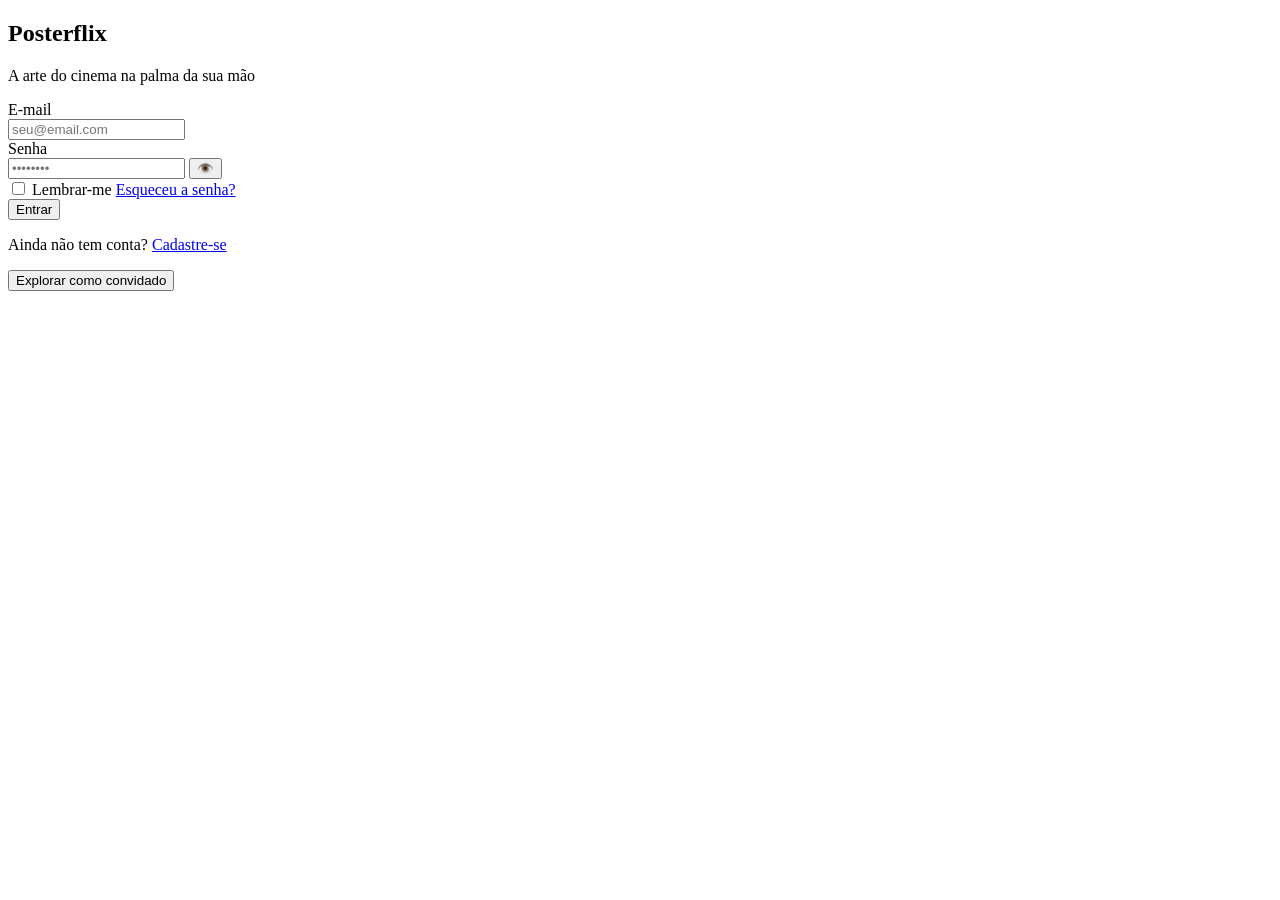
==== index.html @ 21eb0b21 "atualizar html tela login" ====
<!DOCTYPE html>
<html lang="pt-BR">
<head>
  <meta charset="UTF-8">
  <!-- Otimização para visualização correta em ecrãs móveis (Responsividade) -->
  <meta name="viewport" content="width=device-width, initial-scale=1.0">
  <title>Posterflix - Login</title>

  <!-- Ligação com o ficheiro de estilos CSS -->
  <link rel="stylesheet" href="oat.css">
</head>
<body>

  <!-- SIMULADOR DE MOLDURA MOBILE (Para manter a proporção de telemóvel no ecrã do PC) -->
  <main class="mobile-frame">
    
    <!-- TELA 1: LOGIN E AUTENTICAÇÃO (Obrigatória - Sequência A) -->
    <section id="screen-login" class="screen active">
      
      <!-- CABEÇALHO: Marca e Identidade Visual (Contexto da Aplicação) -->
      <header class="login-header">
        <h1 class="logo">Poster<span>flix</span></h1>
        <p class="subtitle">A arte do cinema na palma da sua mão</p>
      </header>

      <!-- FORMULÁRIO DE AUTENTICAÇÃO -->
      <form id="login-form" class="login-form" novalidate>
        
        <!-- CAMPO 1: E-mail -->
        <!-- Uso de <label> explicito para Acessibilidade e Leis de Agrupamento/Gestalt -->
        <div class="input-group">
          <label for="email">E-mail</label>
          <div class="input-wrapper">
            <input 
              type="email" 
              id="email" 
              name="email" 
              placeholder="seu@email.com" 
              autocomplete="email"
              required
            >
          </div>
          <!-- Feedback de erro (Prevenção e Gestão de Erros - ISO 9241) -->
          <span class="error-message" id="email-error"></span>
        </div>

        <!-- CAMPO 2: Palavra-passe / Senha -->
        <div class="input-group">
          <label for="password">Senha</label>
          <div class="input-wrapper password-wrapper">
            <input 
              type="password" 
              id="password" 
              name="password" 
              placeholder="••••••••" 
              required
            >
            <!-- Botão de Mostrar/Ocultar Senha (Tríade de Peirce: Signo/Ícone de Acessibilidade) -->
            <button type="button" id="toggle-password-btn" class="btn-toggle-eye" aria-label="Mostrar ou ocultar senha">
              👁️
            </button>
          </div>
          <!-- Feedback de erro em tempo real -->
          <span class="error-message" id="password-error"></span>
        </div>

        <!-- OPÇÕES ADICIONAIS: Redução da Carga Cognitiva e Esforço de Memória -->
        <div class="login-options">
          <label class="remember-me">
            <input type="checkbox" id="remember">
            <span>Lembrar-me</span>
          </label>
          <a href="#" class="forgot-password">Esqueceu a senha?</a>
        </div>

        <!-- BOTÃO PRINCIPAL DE AÇÃO (Posicionado na Thumb Zone para alcance fácil do polegar) -->
        <button type="submit" class="btn-primary">Entrar</button>

      </form>

      <!-- RODA PÉ DA TELA DE LOGIN: Rotas Alternativas -->
      <footer class="login-footer">
        <p>Ainda não tem conta? <a href="#">Cadastre-se</a></p>
        <button type="button" id="guest-btn" class="btn-secondary-link">Explorar como convidado</button>
      </footer>

    </section>

  </main>

  <!-- Ligação com o ficheiro de rotas e scripts JavaScript -->
  <script src="oat.js"></script>
</body>
</html>
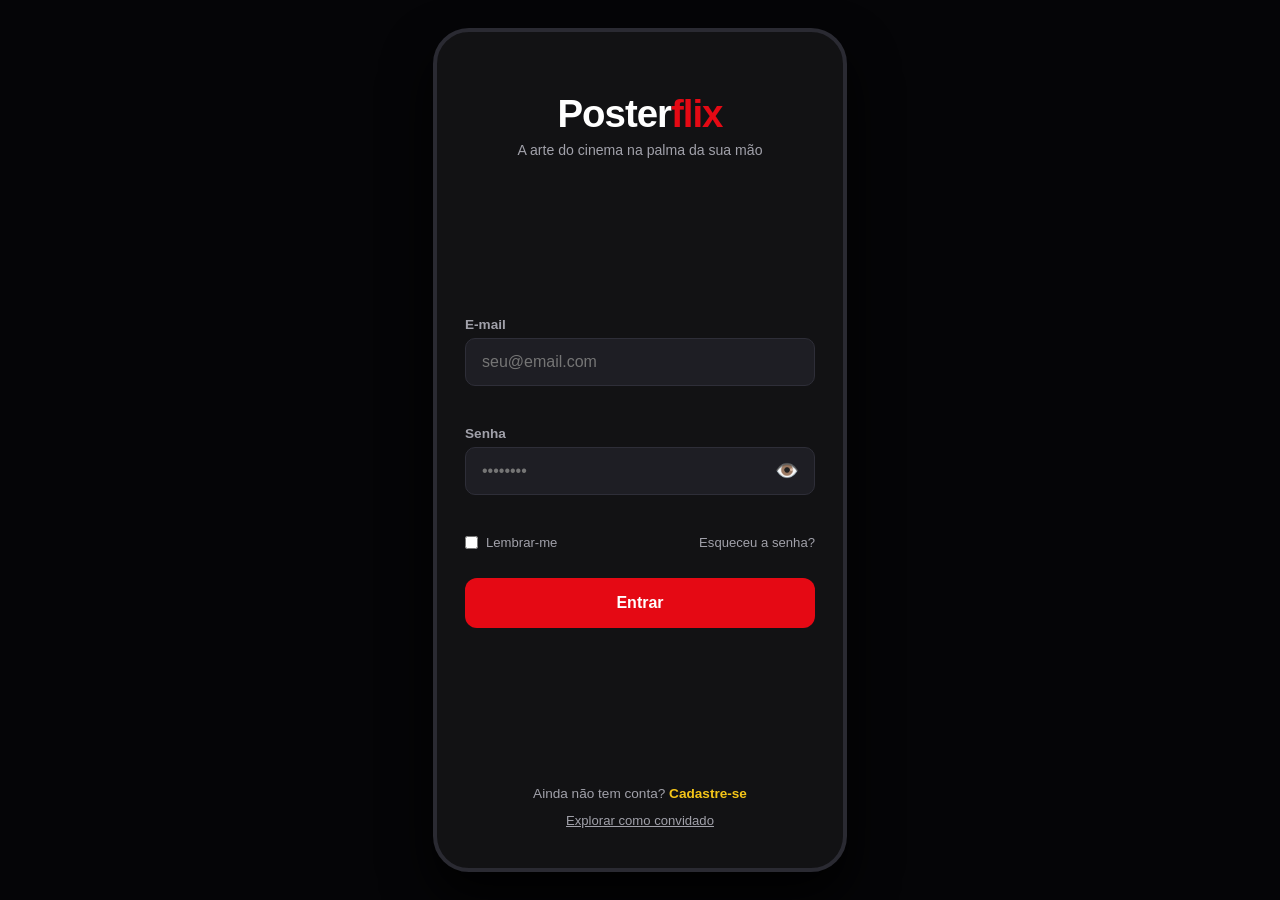
==== commit 10e981dc: "Atualizar html" ====
--- a/index.html
+++ b/index.html
@@ -7,7 +7,7 @@
   <title>Posterflix - Login</title>
 
   <!-- Ligação com o ficheiro de estilos CSS -->
-  <link rel="stylesheet" href="oat.css">
+  <link rel="stylesheet" href="style.css">
 </head>
 <body>
 
--- a/style.css
+++ b/style.css
@@ -0,0 +1,235 @@
+/* ==========================================================================
+   POSTERFLIX - GUIA DE ESTILOS E DESIGN (OAT 1)
+   Tema: Cinema Clássico / Dark Mode (Alto Contraste)
+   ========================================================================== */
+
+/* 1. VARIÁVEIS DE DESIGN (Paleta de Cores e Tipografia) */
+:root {
+  /* Cores de Fundo e Superfície */
+  --bg-primary: #121214;        /* Preto grafite para o fundo do app */
+  --bg-surface: #1e1e24;        /* Cinzento escuro para caixas e inputs */
+  --bg-frame: #050507;          /* Fundo externo (simulador de telemóvel) */
+
+  /* Cores de Ação e Destaque */
+  --accent-red: #e50914;        /* Vermelho vibrante (Botões e Marca) */
+  --accent-red-hover: #b80710;  /* Vermelho escuro para efeito hover */
+  --accent-gold: #f5c518;       /* Amarelo/Dourado (Destaques/IMDb) */
+
+  /* Cores de Texto e Leitura (Acessibilidade - WCAG) */
+  --text-primary: #ffffff;      /* Texto principal em branco de alto contraste */
+  --text-secondary: #a1a1aa;    /* Cinzento claro para legendas e textos secundários */
+  --border-color: #2e2e38;      /* Borda suave para caixas de texto */
+  --error-color: #ff5555;       /* Vermelho de alerta para validação de erros */
+
+  /* Tipografia */
+  --font-family: 'Inter', -apple-system, BlinkMacSystemFont, 'Segoe UI', Roboto, sans-serif;
+}
+
+/* 2. RESET GLOBAL E CONFIGURAÇÕES BÁSICAS */
+* {
+  box-sizing: border-box;
+  margin: 0;
+  padding: 0;
+  font-family: var(--font-family);
+  -webkit-tap-highlight-color: transparent;
+}
+
+body {
+  background-color: var(--bg-frame);
+  color: var(--text-primary);
+  display: flex;
+  justify-content: center;
+  align-items: center;
+  min-height: 100vh;
+  padding: 10px;
+}
+
+/* 3. SIMULADOR MÓVEL (Moldura de Telemóvel) */
+.mobile-frame {
+  width: 100%;
+  max-width: 414px;            /* Largura padrão de telemóvel grande */
+  height: 844px;               /* Proporção de ecrã móvel */
+  background-color: var(--bg-primary);
+  border-radius: 36px;
+  border: 4px solid #2a2a32;
+  box-shadow: 0 25px 50px rgba(0, 0, 0, 0.9);
+  display: flex;
+  flex-direction: column;
+  position: relative;
+  overflow: hidden;
+}
+
+/* 4. ESTRUTURA DA TELA DE LOGIN */
+.screen {
+  display: flex;
+  flex-direction: column;
+  justify-content: space-between;
+  height: 100%;
+  padding: 40px 28px;
+}
+
+/* 5. CABEÇALHO (Marca e Logo) */
+.login-header {
+  text-align: center;
+  margin-top: 20px;
+}
+
+.logo {
+  font-size: 2.4rem;
+  font-weight: 800;
+  letter-spacing: -1px;
+  color: var(--text-primary);
+}
+
+/* Destaque vermelho no sufixo "flix" */
+.logo span {
+  color: var(--accent-red);
+}
+
+.subtitle {
+  font-size: 0.88rem;
+  color: var(--text-secondary);
+  margin-top: 6px;
+}
+
+/* 6. FORMULÁRIO E INPUTS (Lei da Proximidade da Gestalt) */
+.login-form {
+  display: flex;
+  flex-direction: column;
+  gap: 18px;
+  width: 100%;
+}
+
+.input-group {
+  display: flex;
+  flex-direction: column;
+  gap: 6px;
+}
+
+.input-group label {
+  font-size: 0.85rem;
+  font-weight: 600;
+  color: var(--text-secondary);
+}
+
+.input-wrapper {
+  position: relative;
+  display: flex;
+  align-items: center;
+}
+
+.input-wrapper input {
+  width: 100%;
+  padding: 14px 16px;
+  background-color: var(--bg-surface);
+  border: 1px solid var(--border-color);
+  border-radius: 10px;
+  color: var(--text-primary);
+  font-size: 1rem;
+  outline: none;
+  transition: border-color 0.2s, box-shadow 0.2s;
+}
+
+/* Efeito de Foco Ergonómico */
+.input-wrapper input:focus {
+  border-color: var(--accent-red);
+  box-shadow: 0 0 0 3px rgba(229, 9, 20, 0.2);
+}
+
+/* Botão de Mostrar/Ocultar Senha (Tríade de Peirce) */
+.password-wrapper input {
+  padding-right: 48px;
+}
+
+.btn-toggle-eye {
+  position: absolute;
+  right: 12px;
+  background: none;
+  border: none;
+  color: var(--text-secondary);
+  font-size: 1.2rem;
+  cursor: pointer;
+  padding: 4px;
+}
+
+/* Estilo para Mensagens de Erro */
+.error-message {
+  font-size: 0.78rem;
+  color: var(--error-color);
+  min-height: 16px;
+}
+
+/* 7. OPÇÕES E BOTÕES DE AÇÃO */
+.login-options {
+  display: flex;
+  justify-content: space-between;
+  align-items: center;
+  font-size: 0.82rem;
+  color: var(--text-secondary);
+}
+
+.remember-me {
+  display: flex;
+  align-items: center;
+  gap: 8px;
+  cursor: pointer;
+}
+
+.remember-me input {
+  accent-color: var(--accent-red);
+}
+
+.forgot-password {
+  color: var(--text-secondary);
+  text-decoration: none;
+  transition: color 0.2s;
+}
+
+.forgot-password:hover {
+  color: var(--text-primary);
+}
+
+/* Botão Principal (Acessibilidade na Thumb Zone) */
+.btn-primary {
+  width: 100%;
+  padding: 16px;
+  background-color: var(--accent-red);
+  color: var(--text-primary);
+  border: none;
+  border-radius: 12px;
+  font-size: 1rem;
+  font-weight: 700;
+  cursor: pointer;
+  margin-top: 10px;
+  transition: background-color 0.2s, transform 0.1s;
+}
+
+.btn-primary:active {
+  transform: scale(0.98);
+  background-color: var(--accent-red-hover);
+}
+
+/* 8. RODAPÉ DA TELA DE LOGIN */
+.login-footer {
+  text-align: center;
+  font-size: 0.85rem;
+  color: var(--text-secondary);
+  display: flex;
+  flex-direction: column;
+  gap: 12px;
+}
+
+.login-footer a {
+  color: var(--accent-gold);
+  text-decoration: none;
+  font-weight: 600;
+}
+
+.btn-secondary-link {
+  background: none;
+  border: none;
+  color: var(--text-secondary);
+  font-size: 0.82rem;
+  text-decoration: underline;
+  cursor: pointer;
+}
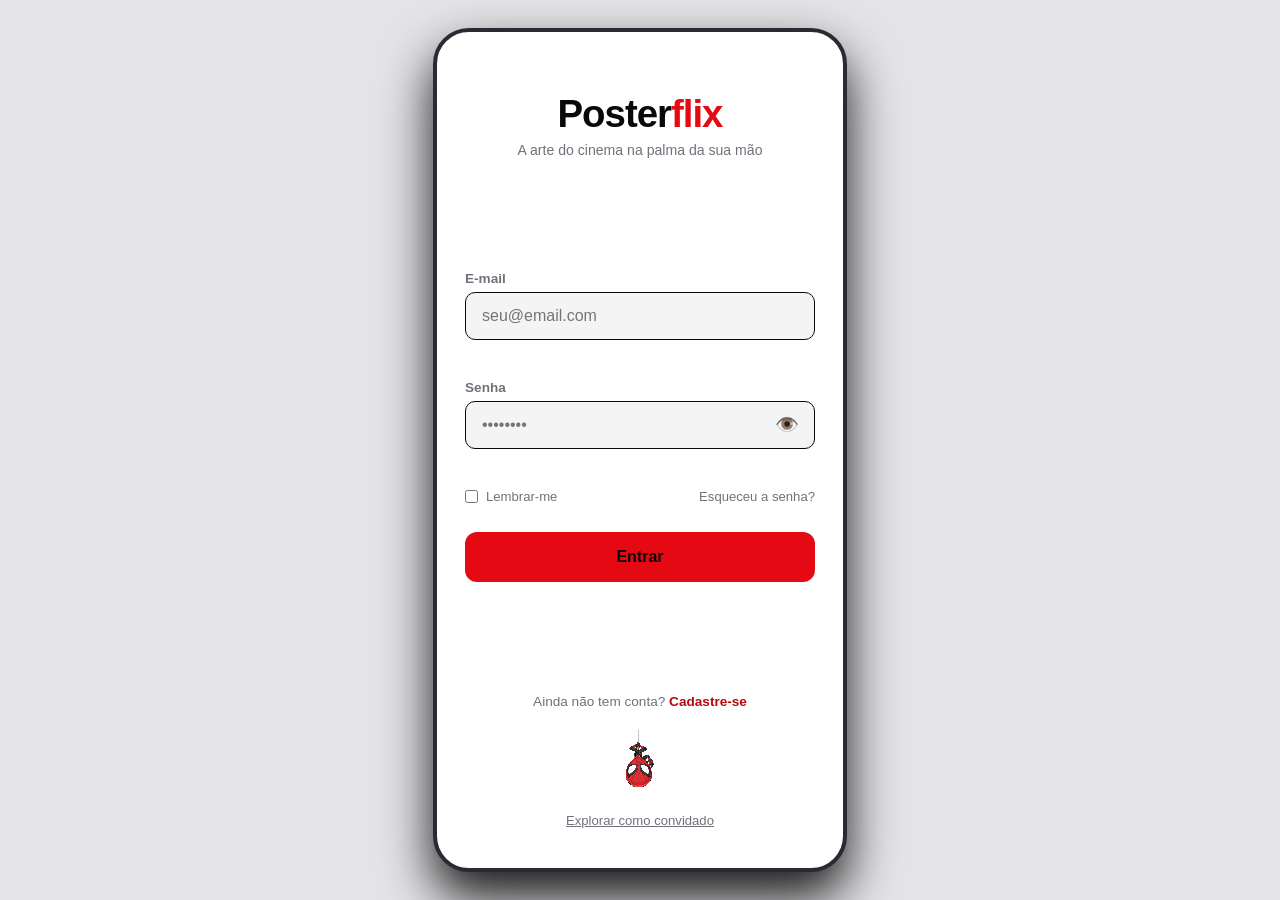
==== commit 52c88fb9: "atualização" ====
--- a/index.html
+++ b/index.html
@@ -78,12 +78,24 @@
 
       </form>
 
-      <!-- RODA PÉ DA TELA DE LOGIN: Rotas Alternativas -->
-      <footer class="login-footer">
+  <!-- RODA PÉ DA TELA DE LOGIN: Rotas Alternativas e Animação -->
+     <footer class="login-footer">
         <p>Ainda não tem conta? <a href="#">Cadastre-se</a></p>
+
+        <!-- ================================================================= -->
+        <!-- ESPAÇO RESERVADO: ANIMAÇÃO DO HOMEM-ARANHA EM PIXEL              -->
+        <!-- Substitui o texto dentro de src="" pelo link direto do teu GIF/PNG -->
+        <!-- ================================================================= -->
+        <div class="pixel-spiderman-container">
+          <img 
+            src="spider.gif.gif"
+            alt="Homem-Aranha em Pixel Art" 
+            class="spiderman-pixel"
+          >
+        </div>
+
         <button type="button" id="guest-btn" class="btn-secondary-link">Explorar como convidado</button>
-      </footer>
-
+     </footer>
     </section>
 
   </main>
--- a/style.css
+++ b/style.css
@@ -6,20 +6,20 @@
 /* 1. VARIÁVEIS DE DESIGN (Paleta de Cores e Tipografia) */
 :root {
   /* Cores de Fundo e Superfície */
-  --bg-primary: #121214;        /* Preto grafite para o fundo do app */
-  --bg-surface: #1e1e24;        /* Cinzento escuro para caixas e inputs */
-  --bg-frame: #050507;          /* Fundo externo (simulador de telemóvel) */
+  --bg-primary: #ffffff;        /* Preto grafite para o fundo do app */
+  --bg-surface: #f4f4f5;        /* Cinzento escuro para caixas e inputs */
+  --bg-frame: #e4e4e7;          /* Fundo externo (simulador de telemóvel) */
 
   /* Cores de Ação e Destaque */
   --accent-red: #e50914;        /* Vermelho vibrante (Botões e Marca) */
-  --accent-red-hover: #b80710;  /* Vermelho escuro para efeito hover */
-  --accent-gold: #f5c518;       /* Amarelo/Dourado (Destaques/IMDb) */
+  --accent-red-hover: #e50914;  /* Vermelho escuro para efeito hover */
+  --accent-gold: #b80710;       /* Amarelo/Dourado (Destaques/IMDb) */
 
   /* Cores de Texto e Leitura (Acessibilidade - WCAG) */
-  --text-primary: #ffffff;      /* Texto principal em branco de alto contraste */
-  --text-secondary: #a1a1aa;    /* Cinzento claro para legendas e textos secundários */
-  --border-color: #2e2e38;      /* Borda suave para caixas de texto */
-  --error-color: #ff5555;       /* Vermelho de alerta para validação de erros */
+  --text-primary: #09090b;      /* Texto principal em branco de alto contraste */
+  --text-secondary: #71717a;    /* Cinzento claro para legendas e textos secundários */
+  --border-color: #09090b;     /* Borda suave para caixas de texto */
+  --error-color: #dc2626;       /* Vermelho de alerta para validação de erros */
 
   /* Tipografia */
   --font-family: 'Inter', -apple-system, BlinkMacSystemFont, 'Segoe UI', Roboto, sans-serif;
@@ -232,4 +232,25 @@
   font-size: 0.82rem;
   text-decoration: underline;
   cursor: pointer;
+}
+/* ==========================================================================
+   9. ANIMAÇÃO PIXEL ART (Detalhe do Homem-Aranha)
+   ========================================================================== */
+.pixel-spiderman-container {
+  display: flex;
+  justify-content: center;
+  align-items: center;
+  margin: 8px 0;
+}
+
+.spiderman-pixel {
+  max-width: 64px;            /* Tamanho ideal para ecrãs móveis */
+  height: auto;
+  image-rendering: pixelated; /* Propriedade essencial: evita que a imagem em pixel fique desfocada */
+  transition: transform 0.3s ease;
+}
+
+/* Efeito interativo ao passar o cursor ou tocar */
+.spiderman-pixel:hover {
+  transform: scale(1.15) translateY(-3px);
 }
